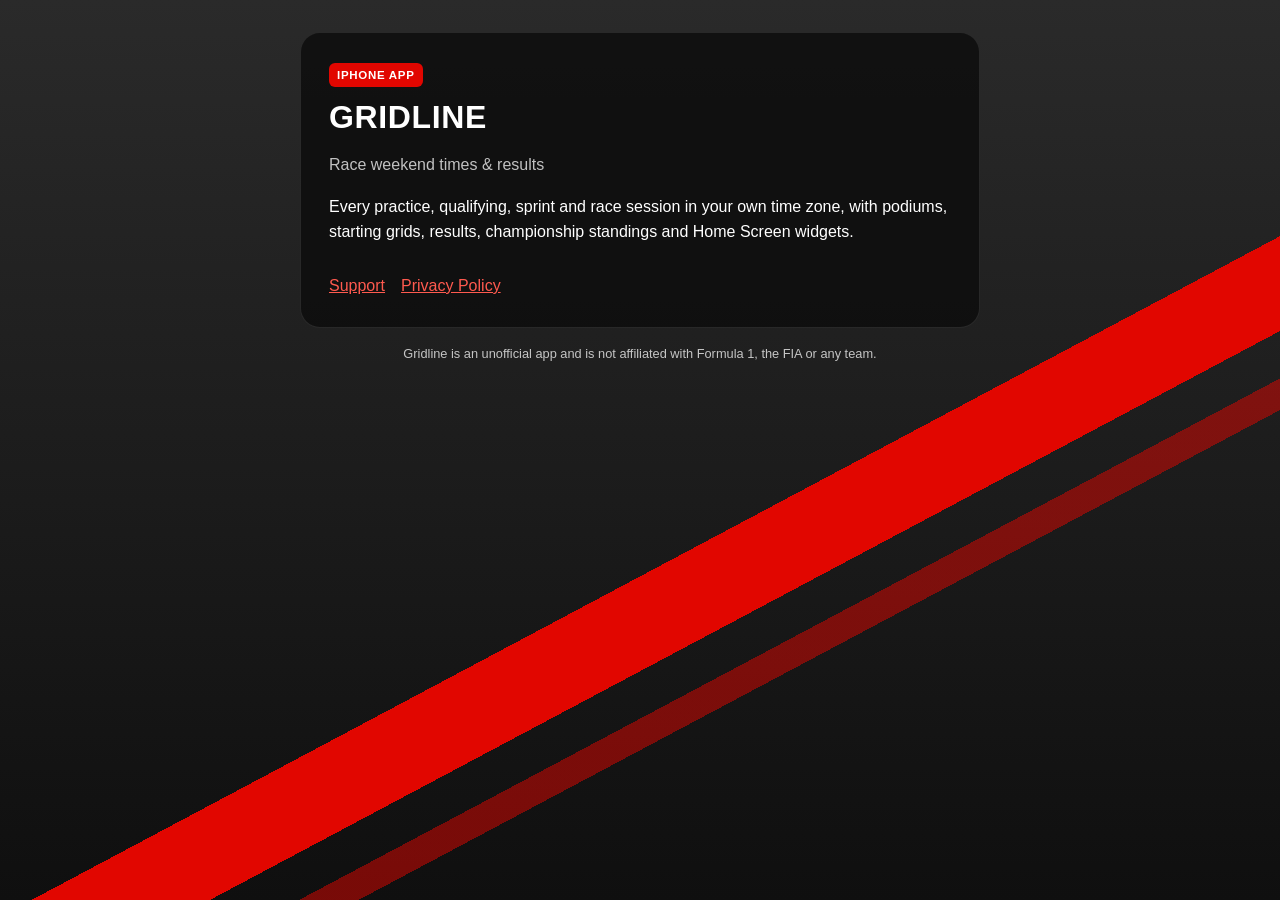
==== index.html @ 079837dd "Gridline: páginas de inicio, soporte y privacidad Co-Authored-By: Claude Opus 5.5 <noreply@anthropic" ====
<!doctype html>
<html lang="en">
<head>
  <meta charset="utf-8">
  <meta name="viewport" content="width=device-width, initial-scale=1">
  <title>Gridline</title>
  <meta name="description" content="Race weekend times, results and standings in your time zone.">
  <link rel="stylesheet" href="/style.css">
</head>
<body>
  <main>
    <span class="badge">iPhone app</span>
    <h1>Gridline</h1>
    <p class="dim">Race weekend times &amp; results</p>
    <p>Every practice, qualifying, sprint and race session in your own time zone, with podiums, starting grids, results, championship standings and Home Screen widgets.</p>
    <nav>
      <a href="/support/">Support</a>
      <a href="/privacy/">Privacy Policy</a>
    </nav>
  </main>
  <footer>Gridline is an unofficial app and is not affiliated with Formula 1, the FIA or any team.</footer>
</body>
</html>
---- style.css ----
/* Estilo "pit wall" de Gridline: panel oscuro sobre franjas diagonales rojas. */
:root {
  --bg: #121212;
  --panel: rgba(13, 13, 13, 0.85);
  --border: rgba(255, 255, 255, 0.1);
  --text: #ffffff;
  --dim: rgba(255, 255, 255, 0.74);
  --accent: #e10600;
}

* { box-sizing: border-box; }

body {
  margin: 0;
  min-height: 100vh;
  background:
    linear-gradient(152deg, transparent 58%, var(--accent) 58%, var(--accent) 64%, transparent 64%, transparent 67%, rgba(225, 6, 0, 0.5) 67%, rgba(225, 6, 0, 0.5) 69%, transparent 69%),
    linear-gradient(#2a2a2a, #0f0f0f);
  background-attachment: fixed;
  color: var(--text);
  font: 16px/1.6 -apple-system, BlinkMacSystemFont, "Segoe UI", Roboto, sans-serif;
  padding: 32px 16px;
}

main {
  max-width: 680px;
  margin: 0 auto;
  background: var(--panel);
  border: 1px solid var(--border);
  border-radius: 20px;
  padding: 28px;
}

h1, h2 {
  font-weight: 900;
  font-stretch: expanded;
  text-transform: uppercase;
  letter-spacing: 0.02em;
  line-height: 1.15;
}

h1 { font-size: 2rem; margin: 0 0 4px; }
h2 { font-size: 1.05rem; margin: 28px 0 8px; }

.badge {
  display: inline-block;
  background: var(--accent);
  color: #fff;
  font-size: 0.72rem;
  font-weight: 800;
  text-transform: uppercase;
  letter-spacing: 0.06em;
  padding: 3px 8px;
  border-radius: 6px;
  margin-bottom: 12px;
}

.dim { color: var(--dim); }
a { color: #ff5a4f; }
a:focus-visible { outline: 2px solid #fff; outline-offset: 2px; }

nav { margin-top: 28px; display: flex; gap: 16px; flex-wrap: wrap; }

footer { max-width: 680px; margin: 16px auto 0; font-size: 0.8rem; color: var(--dim); text-align: center; }
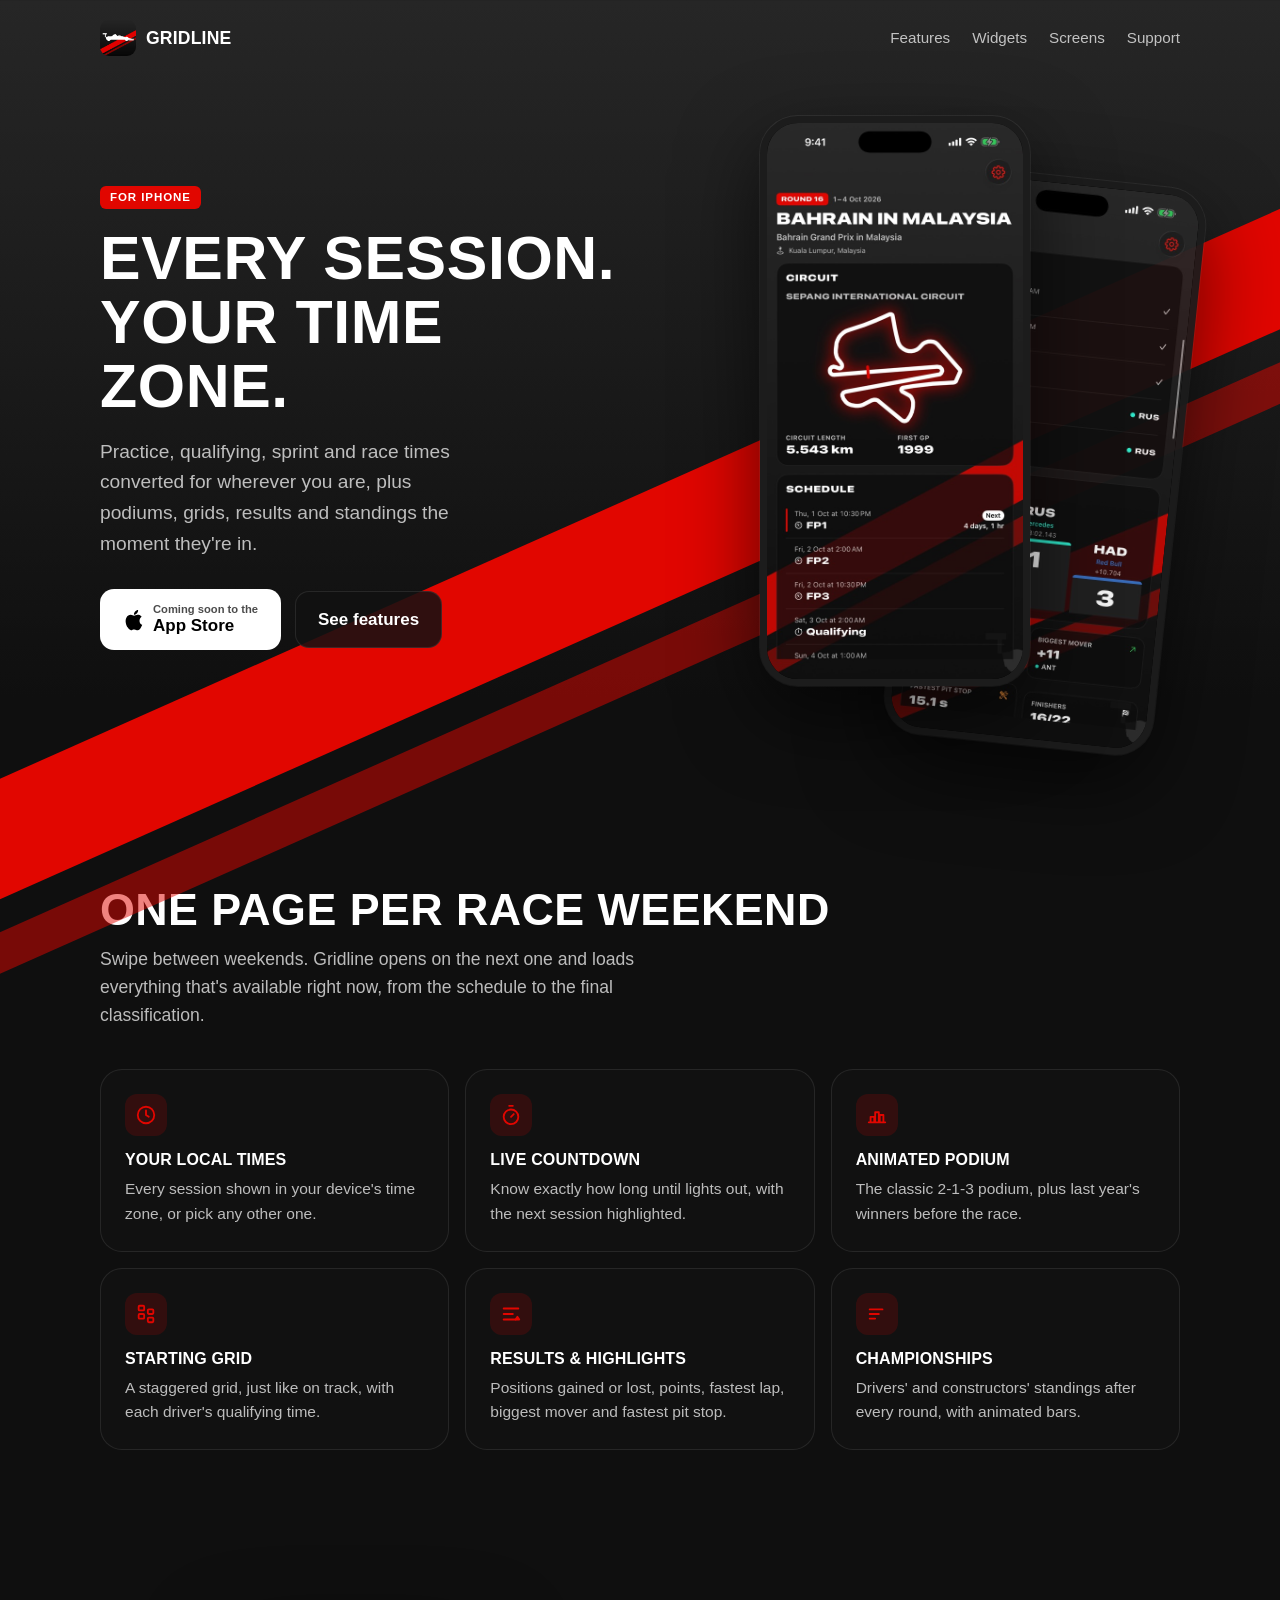
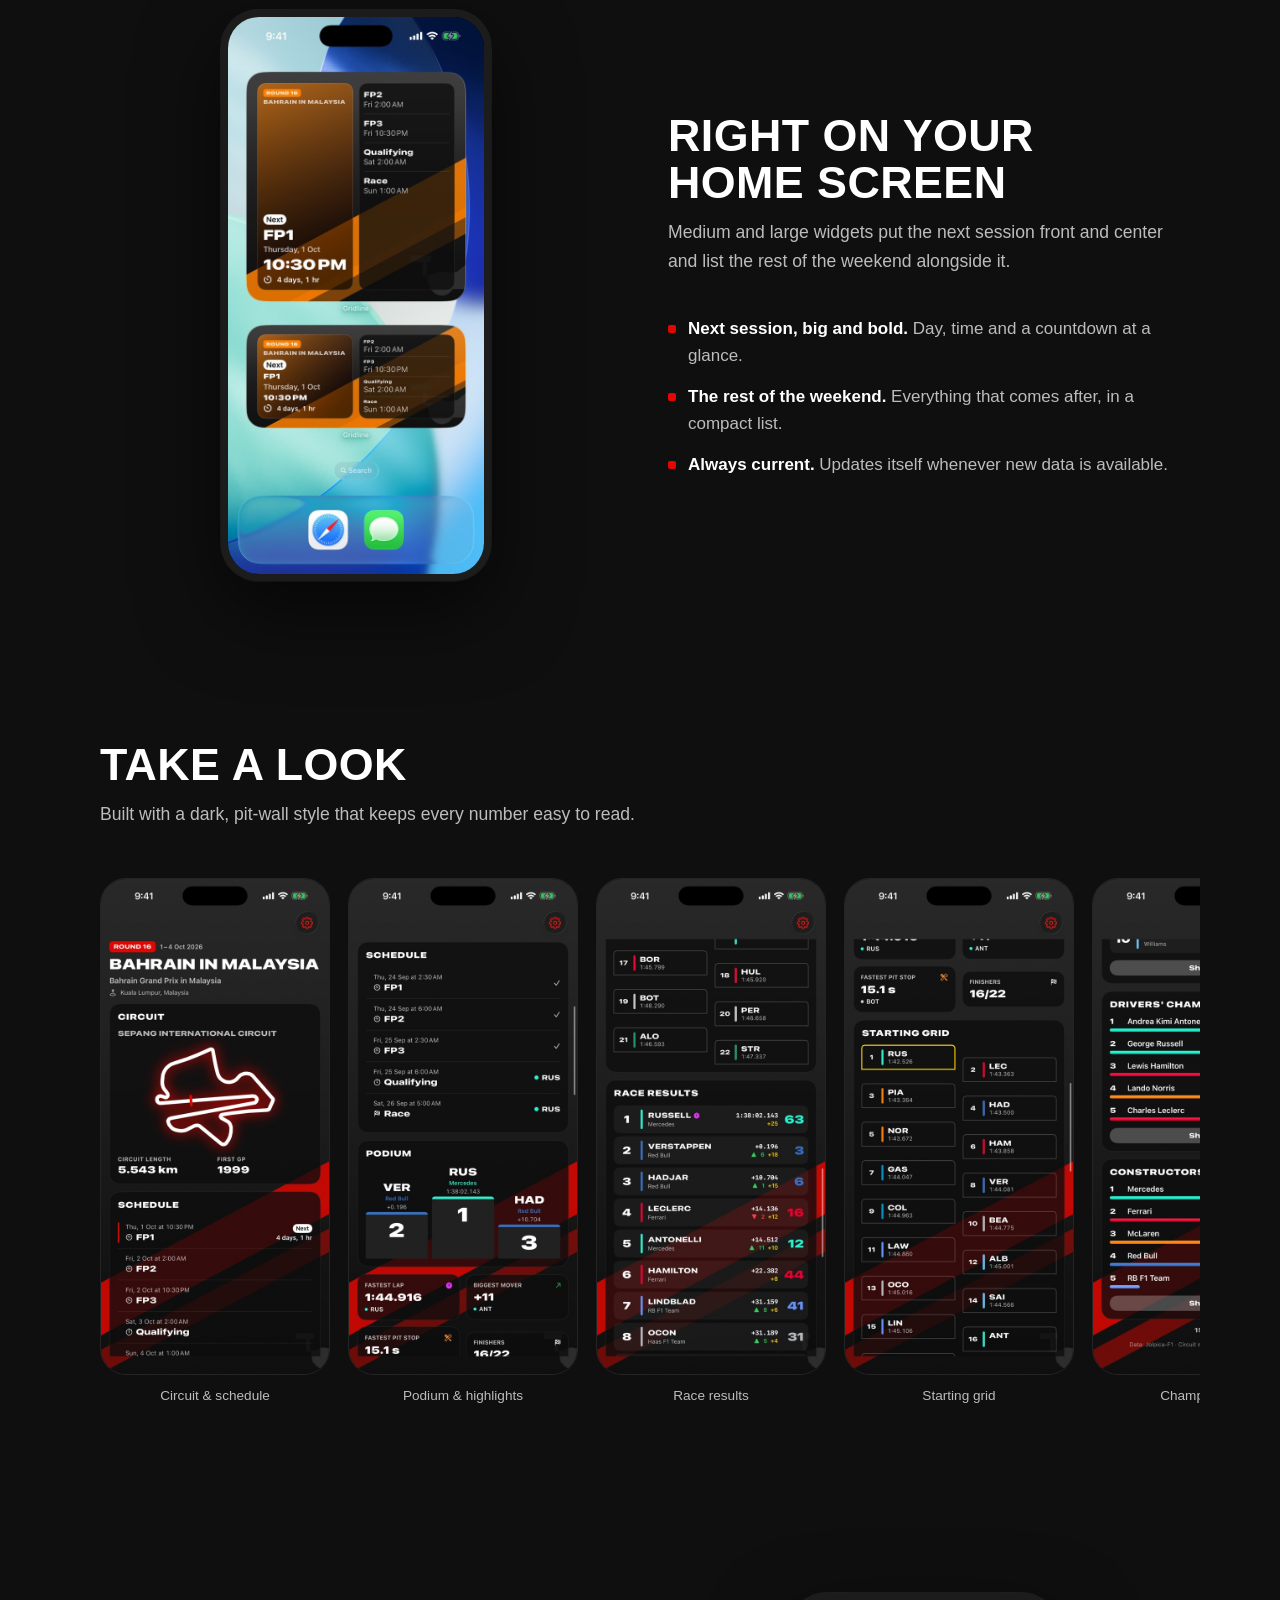
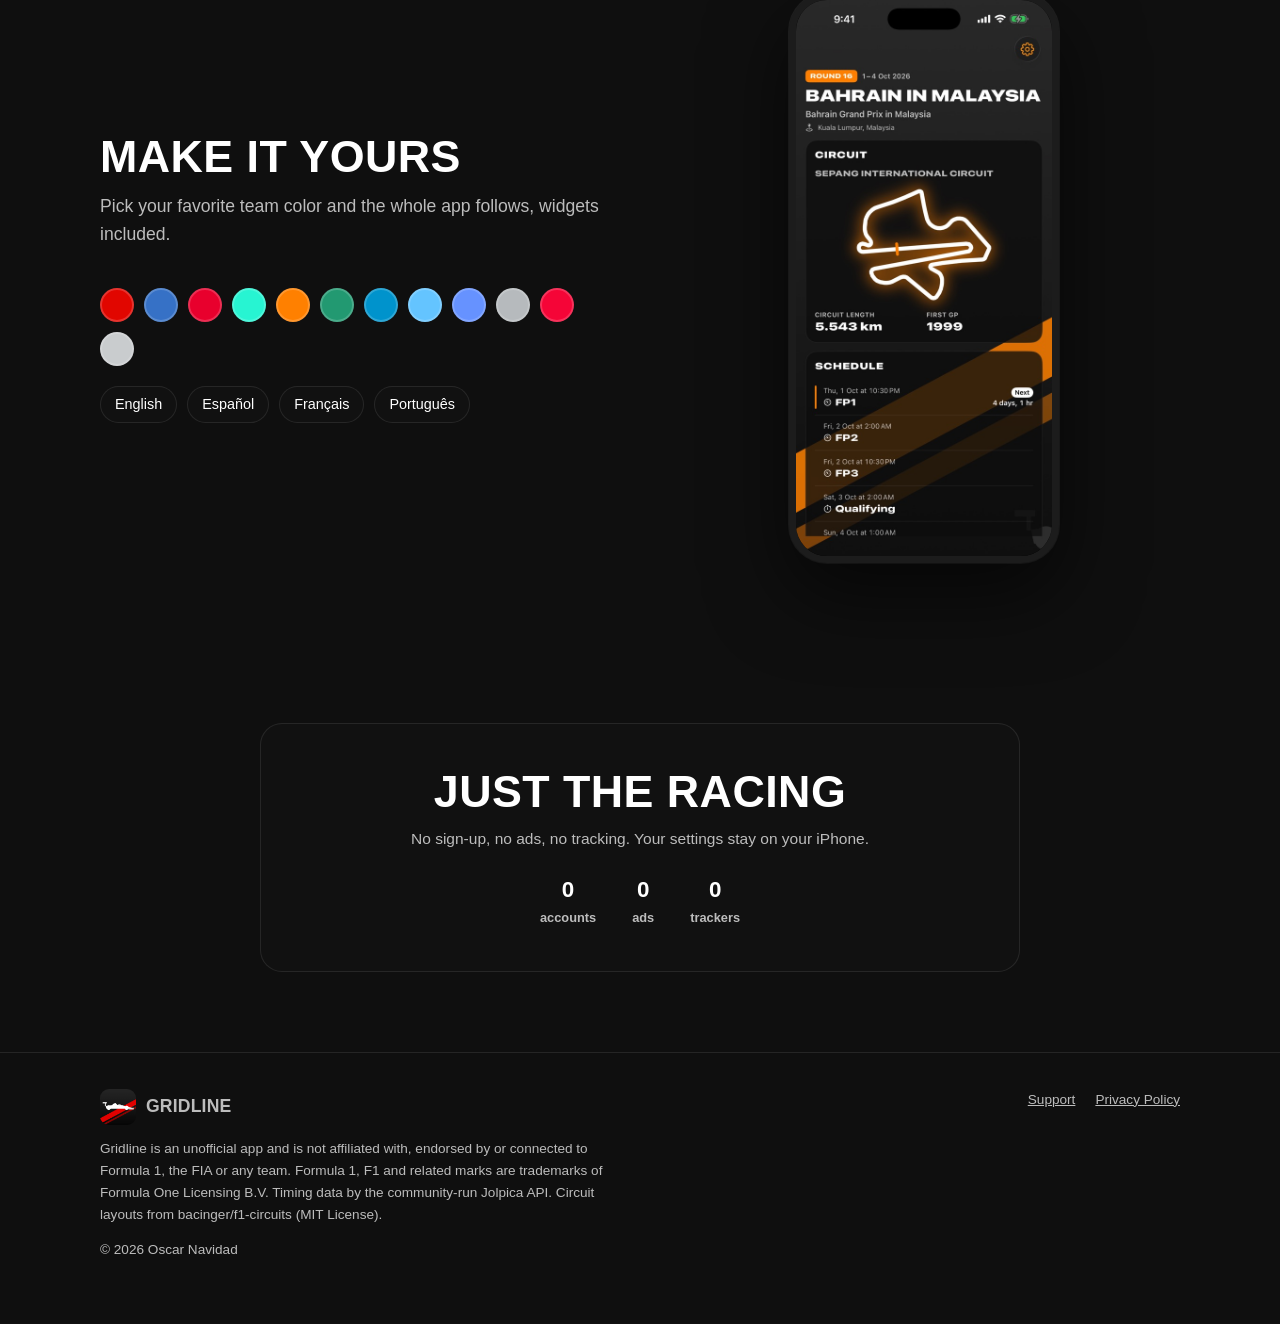
==== commit 9192d6b1: "Landing page de promoción Co-Authored-By: Claude Opus 5.5 <noreply@anthropic.com>" ====
--- a/index.html
+++ b/index.html
@@ -3,21 +3,167 @@
 <head>
   <meta charset="utf-8">
   <meta name="viewport" content="width=device-width, initial-scale=1">
-  <title>Gridline</title>
-  <meta name="description" content="Race weekend times, results and standings in your time zone.">
-  <link rel="stylesheet" href="/style.css">
+  <title>Gridline – Race weekend times &amp; results</title>
+  <meta name="description" content="Every practice, qualifying, sprint and race session in your time zone, with podiums, starting grids, results, standings and Home Screen widgets. For iPhone.">
+  <meta name="theme-color" content="#0f0f0f">
+  <meta property="og:title" content="Gridline – Race weekend times & results">
+  <meta property="og:description" content="Every session of the race weekend in your time zone, plus podiums, grids, results and widgets.">
+  <meta property="og:image" content="/img/01-circuit-schedule.jpg">
+  <meta property="og:type" content="website">
+  <link rel="icon" type="image/png" href="/img/favicon.png">
+  <link rel="apple-touch-icon" href="/img/icon.png">
+  <link rel="stylesheet" href="/landing.css">
 </head>
 <body>
+  <div class="wrap">
+    <header class="nav">
+      <a class="brand wide" href="/"><img src="/img/icon.png" alt="" width="36" height="36">Gridline</a>
+      <nav class="nav-links" aria-label="Main">
+        <a href="#features">Features</a>
+        <a href="#widgets">Widgets</a>
+        <a href="#screens">Screens</a>
+        <a class="keep" href="/support/">Support</a>
+      </nav>
+    </header>
+  </div>
+
   <main>
-    <span class="badge">iPhone app</span>
-    <h1>Gridline</h1>
-    <p class="dim">Race weekend times &amp; results</p>
-    <p>Every practice, qualifying, sprint and race session in your own time zone, with podiums, starting grids, results, championship standings and Home Screen widgets.</p>
-    <nav>
-      <a href="/support/">Support</a>
-      <a href="/privacy/">Privacy Policy</a>
-    </nav>
+    <section class="hero">
+      <div class="wrap hero-grid">
+        <div>
+          <span class="badge">For iPhone</span>
+          <h1 class="wide">Every session.<br>Your time zone.</h1>
+          <p class="lead">Practice, qualifying, sprint and race times converted for wherever you are, plus podiums, grids, results and standings the moment they're in.</p>
+          <div class="cta">
+            <a class="button primary" href="#screens" aria-label="Coming soon to the App Store">
+              <svg width="20" height="24" viewBox="0 0 20 24" aria-hidden="true"><path fill="currentColor" d="M16.5 12.7c0-2.6 2.1-3.8 2.2-3.9-1.2-1.8-3.1-2-3.7-2-1.6-.2-3.1.9-3.9.9-.8 0-2-.9-3.4-.9-1.7 0-3.3 1-4.2 2.6-1.8 3.1-.5 7.7 1.3 10.2.9 1.2 1.9 2.6 3.2 2.6 1.3-.1 1.8-.8 3.3-.8 1.6 0 2 .8 3.4.8 1.4 0 2.3-1.3 3.1-2.5 1-1.4 1.4-2.8 1.4-2.9-.1 0-2.7-1-2.7-4.1zM14 5.2c.7-.9 1.2-2 1.1-3.2-1 0-2.3.7-3 1.6-.7.8-1.3 2-1.1 3.1 1.1.1 2.3-.6 3-1.5z"/></svg>
+              <span><small>Coming soon to the</small>App Store</span>
+            </a>
+            <a class="button ghost" href="#features">See features</a>
+          </div>
+        </div>
+        <div class="phones" aria-hidden="true">
+          <div class="phone back"><img src="/img/03-podium-highlights.jpg" alt="" width="543" height="1180"></div>
+          <div class="phone front"><img src="/img/01-circuit-schedule.jpg" alt="" width="543" height="1180"></div>
+        </div>
+      </div>
+    </section>
+
+    <section id="features">
+      <div class="wrap">
+        <h2 class="section-title wide">One page per race weekend</h2>
+        <p class="section-lead">Swipe between weekends. Gridline opens on the next one and loads everything that's available right now, from the schedule to the final classification.</p>
+        <div class="features">
+          <article class="card">
+            <div class="icon"><svg viewBox="0 0 24 24"><circle cx="12" cy="12" r="9"/><path d="M12 7v5l3 2"/></svg></div>
+            <h3 class="wide">Your local times</h3>
+            <p>Every session shown in your device's time zone, or pick any other one.</p>
+          </article>
+          <article class="card">
+            <div class="icon"><svg viewBox="0 0 24 24"><path d="M10 2h4M12 14l3-3"/><circle cx="12" cy="14" r="8"/></svg></div>
+            <h3 class="wide">Live countdown</h3>
+            <p>Know exactly how long until lights out, with the next session highlighted.</p>
+          </article>
+          <article class="card">
+            <div class="icon"><svg viewBox="0 0 24 24"><path d="M3 20h18M5 20v-6h4v6M10 20V9h4v11M15 20v-8h4v8"/></svg></div>
+            <h3 class="wide">Animated podium</h3>
+            <p>The classic 2-1-3 podium, plus last year's winners before the race.</p>
+          </article>
+          <article class="card">
+            <div class="icon"><svg viewBox="0 0 24 24"><rect x="4" y="3" width="6" height="5" rx="1"/><rect x="14" y="7" width="6" height="5" rx="1"/><rect x="4" y="12" width="6" height="5" rx="1"/><rect x="14" y="16" width="6" height="5" rx="1"/></svg></div>
+            <h3 class="wide">Starting grid</h3>
+            <p>A staggered grid, just like on track, with each driver's qualifying time.</p>
+          </article>
+          <article class="card">
+            <div class="icon"><svg viewBox="0 0 24 24"><path d="M4 6h16M4 12h10M4 18h13"/><path d="M19 15l2 3h-4z"/></svg></div>
+            <h3 class="wide">Results &amp; highlights</h3>
+            <p>Positions gained or lost, points, fastest lap, biggest mover and fastest pit stop.</p>
+          </article>
+          <article class="card">
+            <div class="icon"><svg viewBox="0 0 24 24"><path d="M4 7h14M4 12h10M4 17h6"/></svg></div>
+            <h3 class="wide">Championships</h3>
+            <p>Drivers' and constructors' standings after every round, with animated bars.</p>
+          </article>
+        </div>
+      </div>
+    </section>
+
+    <section id="widgets">
+      <div class="wrap split">
+        <div class="phone"><img src="/img/02-widgets.jpg" alt="Gridline widgets on the iPhone Home Screen showing the next session with a countdown" width="543" height="1180" loading="lazy"></div>
+        <div class="text">
+          <h2 class="section-title wide">Right on your Home Screen</h2>
+          <p class="section-lead">Medium and large widgets put the next session front and center and list the rest of the weekend alongside it.</p>
+          <ul class="checklist">
+            <li><span><strong>Next session, big and bold.</strong> Day, time and a countdown at a glance.</span></li>
+            <li><span><strong>The rest of the weekend.</strong> Everything that comes after, in a compact list.</span></li>
+            <li><span><strong>Always current.</strong> Updates itself whenever new data is available.</span></li>
+          </ul>
+        </div>
+      </div>
+    </section>
+
+    <section id="screens">
+      <div class="wrap">
+        <h2 class="section-title wide">Take a look</h2>
+        <p class="section-lead">Built with a dark, pit-wall style that keeps every number easy to read.</p>
+        <div class="gallery" tabindex="0" aria-label="App screenshots">
+          <figure><img src="/img/01-circuit-schedule.jpg" alt="Circuit layout and weekend schedule" width="543" height="1180" loading="lazy"><figcaption>Circuit &amp; schedule</figcaption></figure>
+          <figure><img src="/img/03-podium-highlights.jpg" alt="Session winners, podium and race highlights" width="543" height="1180" loading="lazy"><figcaption>Podium &amp; highlights</figcaption></figure>
+          <figure><img src="/img/04-race-results.jpg" alt="Race classification with points and positions gained" width="543" height="1180" loading="lazy"><figcaption>Race results</figcaption></figure>
+          <figure><img src="/img/05-starting-grid.jpg" alt="Staggered starting grid with qualifying times" width="543" height="1180" loading="lazy"><figcaption>Starting grid</figcaption></figure>
+          <figure><img src="/img/06-championships.jpg" alt="Drivers and constructors championship standings" width="543" height="1180" loading="lazy"><figcaption>Championships</figcaption></figure>
+          <figure><img src="/img/07-team-colors.jpg" alt="The app in an orange team color" width="543" height="1180" loading="lazy"><figcaption>Your color</figcaption></figure>
+        </div>
+      </div>
+    </section>
+
+    <section id="personalize">
+      <div class="wrap split">
+        <div class="text">
+          <h2 class="section-title wide">Make it yours</h2>
+          <p class="section-lead">Pick your favorite team color and the whole app follows, widgets included.</p>
+          <ul class="swatches" aria-label="Available accent colors">
+            <li style="background:#e10600"></li><li style="background:#3671c6"></li><li style="background:#e8002d"></li>
+            <li style="background:#27f4d2"></li><li style="background:#ff8000"></li><li style="background:#229971"></li>
+            <li style="background:#0093cc"></li><li style="background:#64c4ff"></li><li style="background:#6692ff"></li>
+            <li style="background:#b6babd"></li><li style="background:#f50537"></li><li style="background:#c9ccce"></li>
+          </ul>
+          <ul class="pills" aria-label="Languages">
+            <li>English</li><li>Español</li><li>Français</li><li>Português</li>
+          </ul>
+        </div>
+        <div class="phone"><img src="/img/07-team-colors.jpg" alt="Gridline with an orange accent color" width="543" height="1180" loading="lazy"></div>
+      </div>
+    </section>
+
+    <section class="privacy">
+      <div class="wrap">
+        <div class="card">
+          <h2 class="section-title wide">Just the racing</h2>
+          <p class="section-lead" style="margin: 0 auto;">No sign-up, no ads, no tracking. Your settings stay on your iPhone.</p>
+          <div class="stats">
+            <div>0<span>accounts</span></div>
+            <div>0<span>ads</span></div>
+            <div>0<span>trackers</span></div>
+          </div>
+        </div>
+      </div>
+    </section>
   </main>
-  <footer>Gridline is an unofficial app and is not affiliated with Formula 1, the FIA or any team.</footer>
+
+  <footer>
+    <div class="wrap">
+      <div class="row">
+        <a class="brand wide" href="/"><img src="/img/icon.png" alt="" width="36" height="36">Gridline</a>
+        <nav aria-label="Footer">
+          <a href="/support/">Support</a>
+          <a href="/privacy/">Privacy Policy</a>
+        </nav>
+      </div>
+      <p>Gridline is an unofficial app and is not affiliated with, endorsed by or connected to Formula 1, the FIA or any team. Formula 1, F1 and related marks are trademarks of Formula One Licensing B.V. Timing data by the community-run Jolpica API. Circuit layouts from bacinger/f1-circuits (MIT License).</p>
+      <p>© 2026 Oscar Navidad</p>
+    </div>
+  </footer>
 </body>
 </html>
--- a/landing.css
+++ b/landing.css
@@ -0,0 +1,143 @@
+/* Landing de Gridline: estilo "pit wall" de la app (gris oscuro, franjas diagonales rojas, títulos anchos). */
+:root {
+  --bg: #0f0f0f;
+  --panel: rgba(18, 18, 18, 0.86);
+  --border: rgba(255, 255, 255, 0.09);
+  --text: #ffffff;
+  --dim: rgba(255, 255, 255, 0.72);
+  --accent: #e10600;
+  --accent-soft: rgba(225, 6, 0, 0.5);
+  --radius: 22px;
+  --wide: 900 1rem/1.1 -apple-system, BlinkMacSystemFont, "Segoe UI", Roboto, sans-serif;
+}
+
+* { box-sizing: border-box; }
+html { scroll-behavior: smooth; }
+
+body {
+  margin: 0;
+  background: linear-gradient(#262626, var(--bg) 700px);
+  color: var(--text);
+  font: 17px/1.6 -apple-system, BlinkMacSystemFont, "Segoe UI", Roboto, sans-serif;
+  overflow-x: hidden;
+}
+
+img { max-width: 100%; height: auto; display: block; }
+a { color: inherit; }
+a:focus-visible, .button:focus-visible { outline: 2px solid #fff; outline-offset: 3px; }
+
+.wrap { max-width: 1120px; margin: 0 auto; padding: 0 20px; }
+
+.wide {
+  font-weight: 900;
+  font-stretch: expanded;
+  text-transform: uppercase;
+  letter-spacing: 0.01em;
+  line-height: 1.05;
+}
+
+/* Navegación */
+.nav { display: flex; align-items: center; justify-content: space-between; padding: 20px 0; }
+.brand { display: flex; align-items: center; gap: 10px; text-decoration: none; font-size: 1.1rem; }
+.brand img { width: 36px; height: 36px; border-radius: 9px; }
+.nav-links { display: flex; gap: 22px; font-size: 0.95rem; }
+.nav-links a { text-decoration: none; color: var(--dim); }
+.nav-links a:hover { color: var(--text); }
+
+/* Hero con franjas diagonales */
+.hero { position: relative; padding: 40px 0 90px; }
+.hero::before, .hero::after {
+  content: ""; position: absolute; left: -20%; right: -20%; transform: rotate(-24deg); z-index: 0;
+}
+.hero::before { top: 58%; height: 110px; background: var(--accent); }
+.hero::after { top: calc(58% + 150px); height: 38px; background: var(--accent-soft); }
+
+.hero-grid { position: relative; z-index: 1; display: grid; grid-template-columns: 1.05fr 1fr; gap: 40px; align-items: center; }
+
+.badge {
+  display: inline-block; background: var(--accent); color: #fff; font: var(--wide); font-size: 0.72rem;
+  text-transform: uppercase; letter-spacing: 0.08em; padding: 5px 10px; border-radius: 6px;
+}
+
+h1 { font-size: clamp(2.4rem, 5vw, 3.8rem); margin: 18px 0 18px; }
+.lead { font-size: 1.2rem; color: var(--dim); max-width: 34ch; margin: 0 0 30px; }
+
+.cta { display: flex; gap: 14px; flex-wrap: wrap; align-items: center; }
+.button {
+  display: inline-flex; align-items: center; gap: 10px; border-radius: 14px; padding: 14px 22px;
+  font-weight: 700; text-decoration: none; border: 1px solid var(--border);
+}
+.button.primary { background: #fff; color: #000; }
+.button.ghost { background: var(--panel); color: #fff; }
+.button small { display: block; font-size: 0.7rem; font-weight: 600; opacity: 0.7; line-height: 1; }
+.button span { line-height: 1.15; }
+
+/* Teléfonos */
+.phones { position: relative; height: 600px; }
+.phone {
+  position: absolute; width: 270px; border-radius: 38px; border: 7px solid #1c1c1c;
+  box-shadow: 0 30px 80px rgba(0, 0, 0, 0.6), 0 0 0 1px rgba(255, 255, 255, 0.08); overflow: hidden; background: #000;
+}
+.phone.front { right: 150px; top: 0; z-index: 2; }
+.phone.back { right: 0; top: 60px; transform: rotate(6deg); opacity: 0.95; }
+
+/* Secciones */
+section { padding: 80px 0; }
+.section-title { font-size: clamp(1.8rem, 4vw, 2.8rem); margin: 0 0 12px; }
+.section-lead { color: var(--dim); max-width: 60ch; margin: 0 0 40px; font-size: 1.1rem; }
+
+.features { display: grid; grid-template-columns: repeat(3, 1fr); gap: 16px; }
+.card { background: var(--panel); border: 1px solid var(--border); border-radius: var(--radius); padding: 24px; }
+.card .icon { width: 42px; height: 42px; border-radius: 12px; background: rgba(225, 6, 0, 0.16); display: grid; place-items: center; margin-bottom: 16px; }
+.card .icon svg { width: 22px; height: 22px; stroke: var(--accent); fill: none; stroke-width: 2; stroke-linecap: round; stroke-linejoin: round; }
+.card h3 { font-size: 1rem; margin: 0 0 8px; }
+.card p { margin: 0; color: var(--dim); font-size: 0.97rem; }
+
+.split { display: grid; grid-template-columns: 1fr 1fr; gap: 56px; align-items: center; }
+.split .phone { position: relative; margin: 0 auto; }
+.checklist { list-style: none; padding: 0; margin: 0; display: grid; gap: 14px; }
+.checklist li { display: flex; gap: 12px; color: var(--dim); }
+.checklist li::before { content: ""; flex: none; width: 8px; height: 8px; margin-top: 10px; border-radius: 2px; background: var(--accent); }
+.checklist strong { color: var(--text); }
+
+/* Galería con scroll horizontal */
+.gallery { display: flex; gap: 18px; overflow-x: auto; scroll-snap-type: x mandatory; padding: 10px 20px 26px; margin: 0 -20px; }
+.gallery figure { margin: 0; flex: none; width: 230px; scroll-snap-align: center; }
+.gallery img { border-radius: 26px; border: 1px solid var(--border); }
+.gallery figcaption { margin-top: 10px; font-size: 0.85rem; color: var(--dim); text-align: center; }
+
+.swatches { display: flex; gap: 10px; flex-wrap: wrap; margin: 26px 0 0; padding: 0; list-style: none; }
+.swatches li { width: 34px; height: 34px; border-radius: 50%; border: 2px solid rgba(255, 255, 255, 0.18); }
+
+.pills { display: flex; gap: 10px; flex-wrap: wrap; list-style: none; padding: 0; margin: 20px 0 0; }
+.pills li { background: var(--panel); border: 1px solid var(--border); border-radius: 999px; padding: 6px 14px; font-size: 0.9rem; }
+
+.privacy { text-align: center; }
+.privacy .card { max-width: 760px; margin: 0 auto; padding: 44px 28px; }
+.privacy .stats { display: flex; justify-content: center; gap: 36px; flex-wrap: wrap; margin-top: 26px; }
+.privacy .stats div { font: var(--wide); font-size: 1.4rem; text-transform: uppercase; }
+.privacy .stats span { display: block; font: 600 0.8rem/1.4 -apple-system, sans-serif; color: var(--dim); text-transform: none; margin-top: 6px; }
+
+footer { border-top: 1px solid var(--border); padding: 36px 0 50px; color: var(--dim); font-size: 0.85rem; }
+footer .row { display: flex; justify-content: space-between; gap: 20px; flex-wrap: wrap; }
+footer nav { display: flex; gap: 20px; }
+footer p { max-width: 70ch; }
+
+@media (max-width: 900px) {
+  .hero-grid, .split { grid-template-columns: 1fr; }
+  .phones { height: 560px; max-width: 420px; margin: 0 auto; width: 100%; }
+  .phone.front { right: auto; left: 0; }
+  .features { grid-template-columns: 1fr 1fr; }
+  .split .text { order: -1; }
+}
+
+@media (max-width: 560px) {
+  .nav-links a:not(.keep) { display: none; }
+  .features { grid-template-columns: 1fr; }
+  .phones { height: 470px; }
+  .phone { width: 220px; border-radius: 32px; }
+  .phone.back { top: 50px; }
+  section { padding: 60px 0; }
+}
+
+@media (prefers-reduced-motion: reduce) { html { scroll-behavior: auto; } }
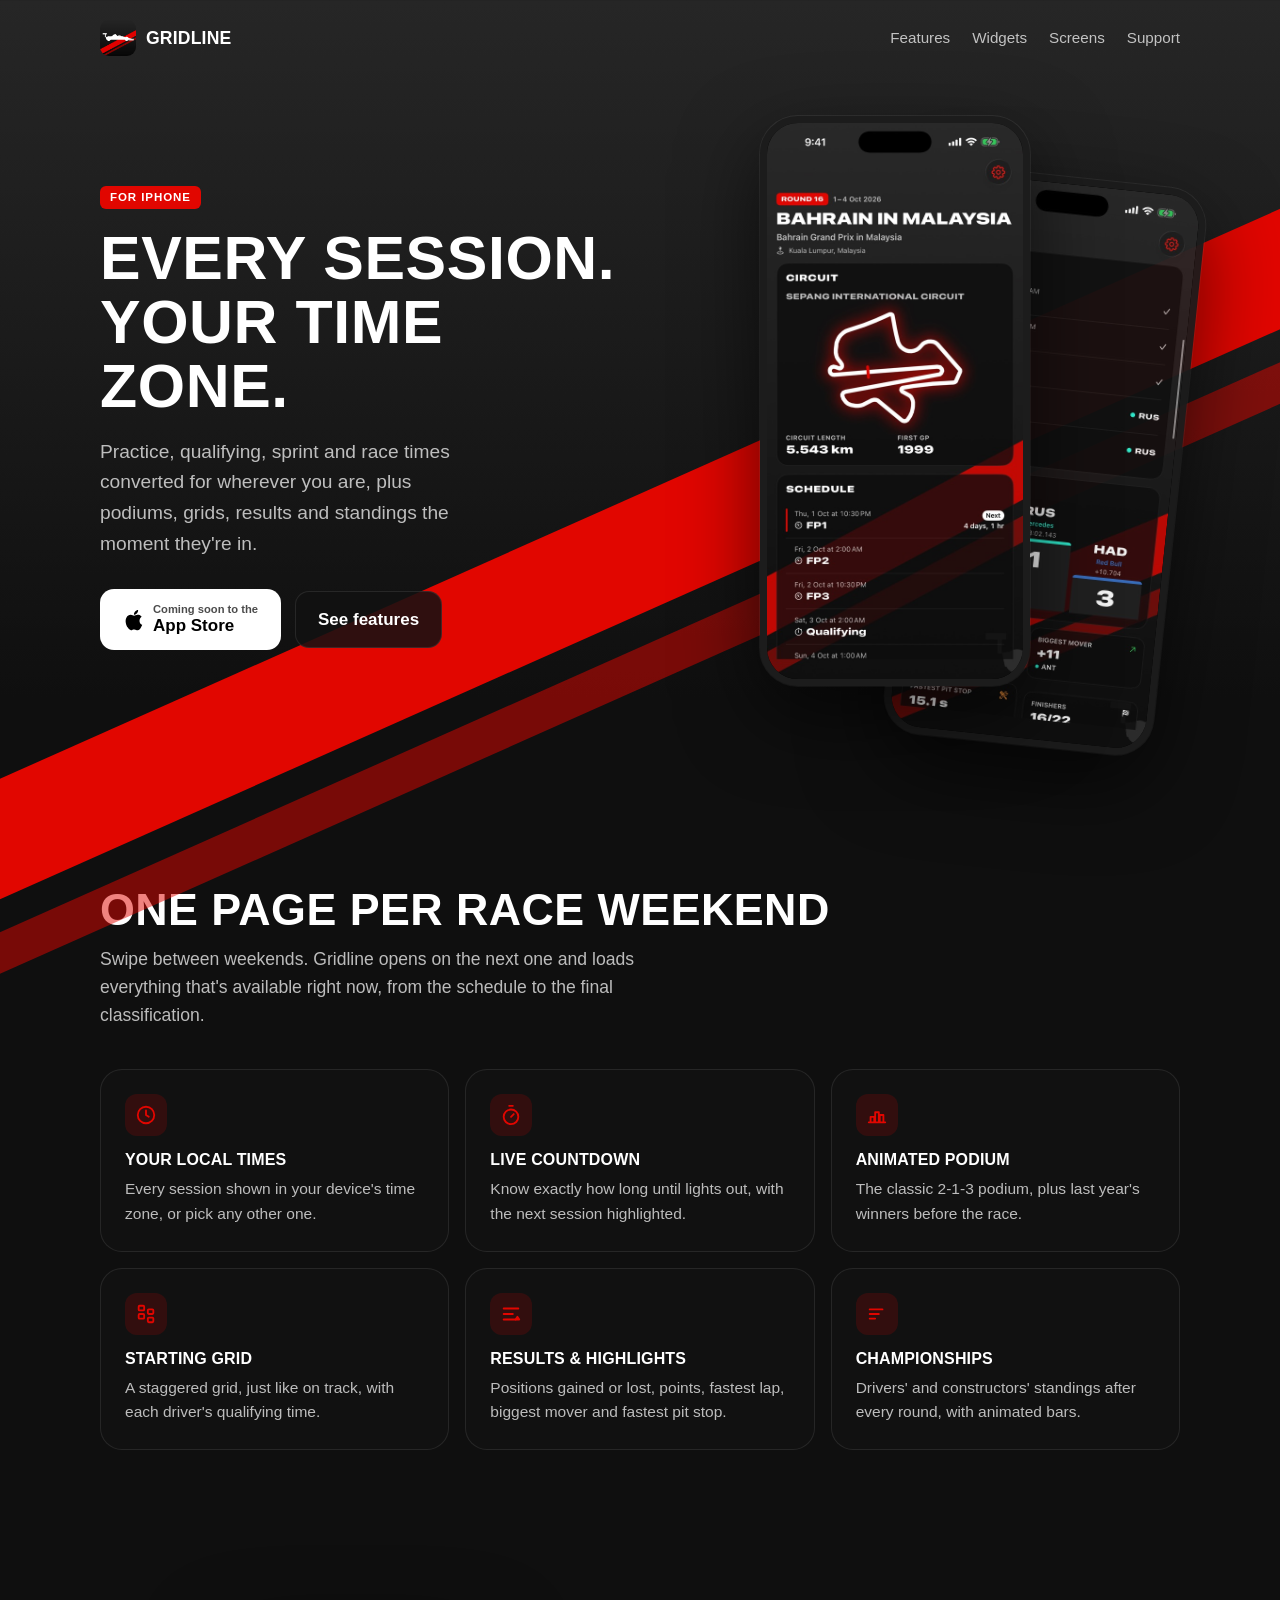
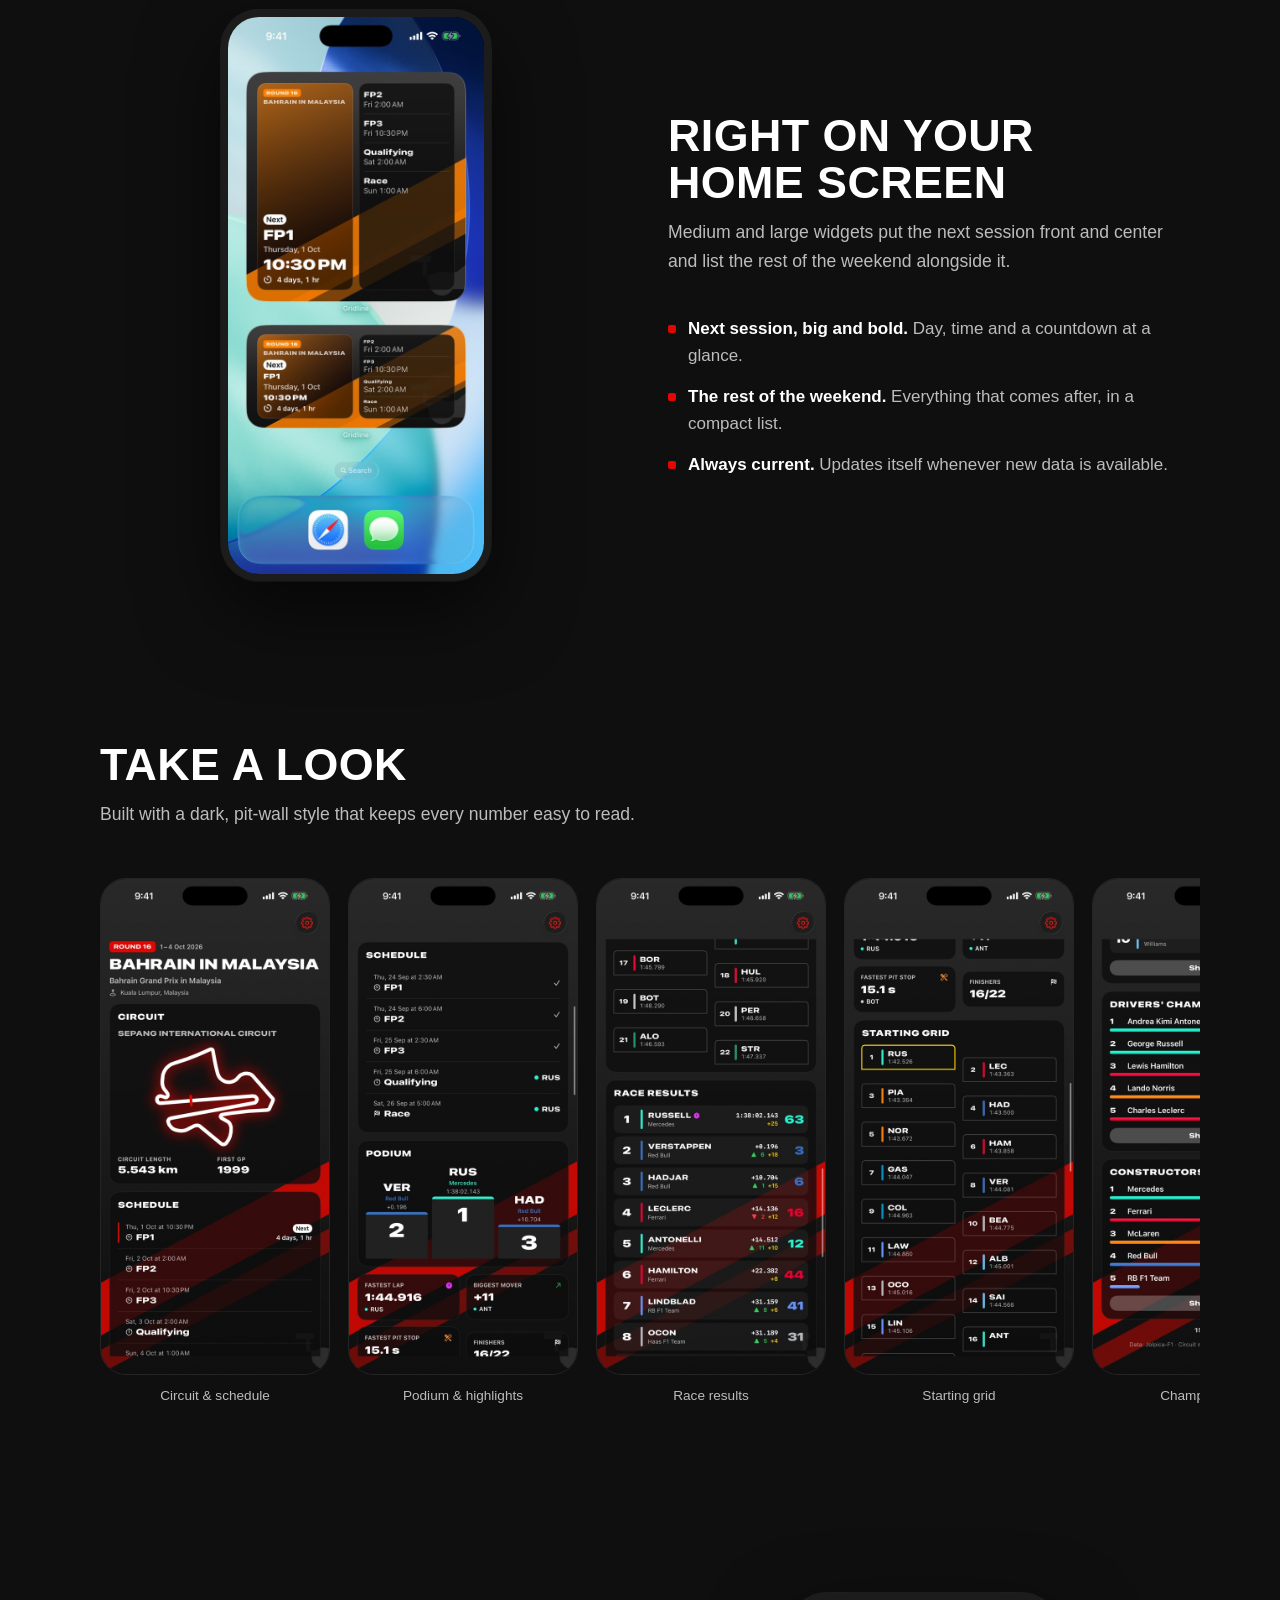
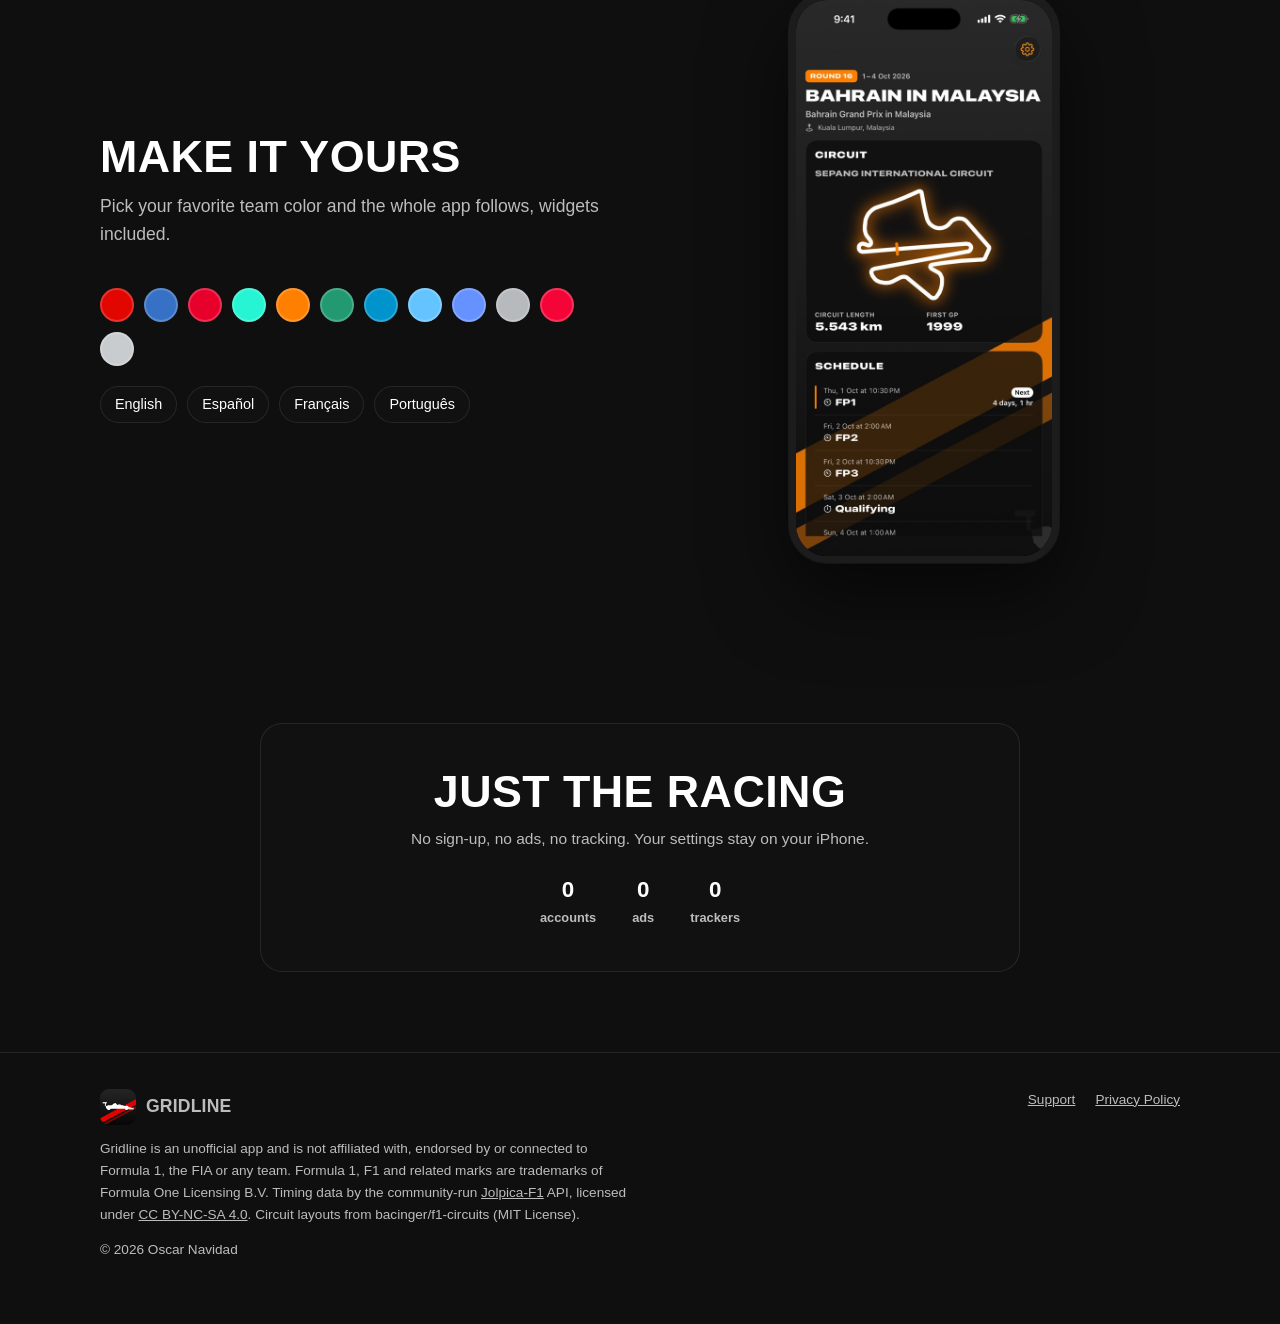
==== commit d7e14555: "Atribución CC BY-NC-SA 4.0 de Jolpica-F1 Co-Authored-By: Claude Opus 5.5 <noreply@anthropic.com>" ====
--- a/index.html
+++ b/index.html
@@ -161,7 +161,7 @@
           <a href="/privacy/">Privacy Policy</a>
         </nav>
       </div>
-      <p>Gridline is an unofficial app and is not affiliated with, endorsed by or connected to Formula 1, the FIA or any team. Formula 1, F1 and related marks are trademarks of Formula One Licensing B.V. Timing data by the community-run Jolpica API. Circuit layouts from bacinger/f1-circuits (MIT License).</p>
+      <p>Gridline is an unofficial app and is not affiliated with, endorsed by or connected to Formula 1, the FIA or any team. Formula 1, F1 and related marks are trademarks of Formula One Licensing B.V. Timing data by the community-run <a href="https://github.com/jolpica/jolpica-f1">Jolpica-F1</a> API, licensed under <a href="https://creativecommons.org/licenses/by-nc-sa/4.0/">CC BY-NC-SA 4.0</a>. Circuit layouts from bacinger/f1-circuits (MIT License).</p>
       <p>© 2026 Oscar Navidad</p>
     </div>
   </footer>
